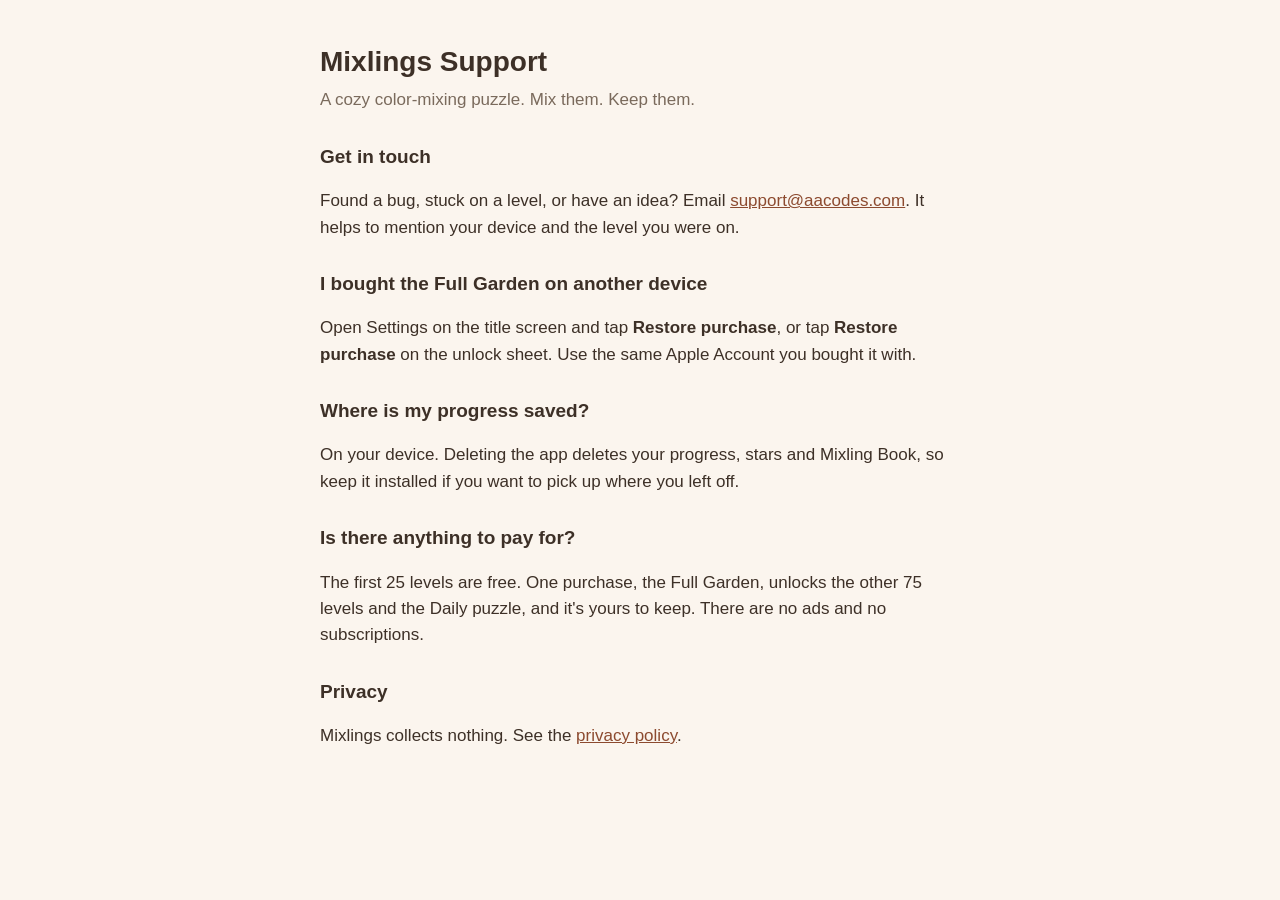
==== index.html @ eddee23f "Mixlings support and privacy pages Co-Authored-By: Claude Opus 5.5 <noreply@anthropic.com>" ====
<!doctype html>
<html lang="en">
<head>
<meta charset="utf-8">
<meta http-equiv="refresh" content="0; url=support.html">
<title>Mixlings</title>
</head>
<body><a href="support.html">Mixlings Support</a></body>
</html>
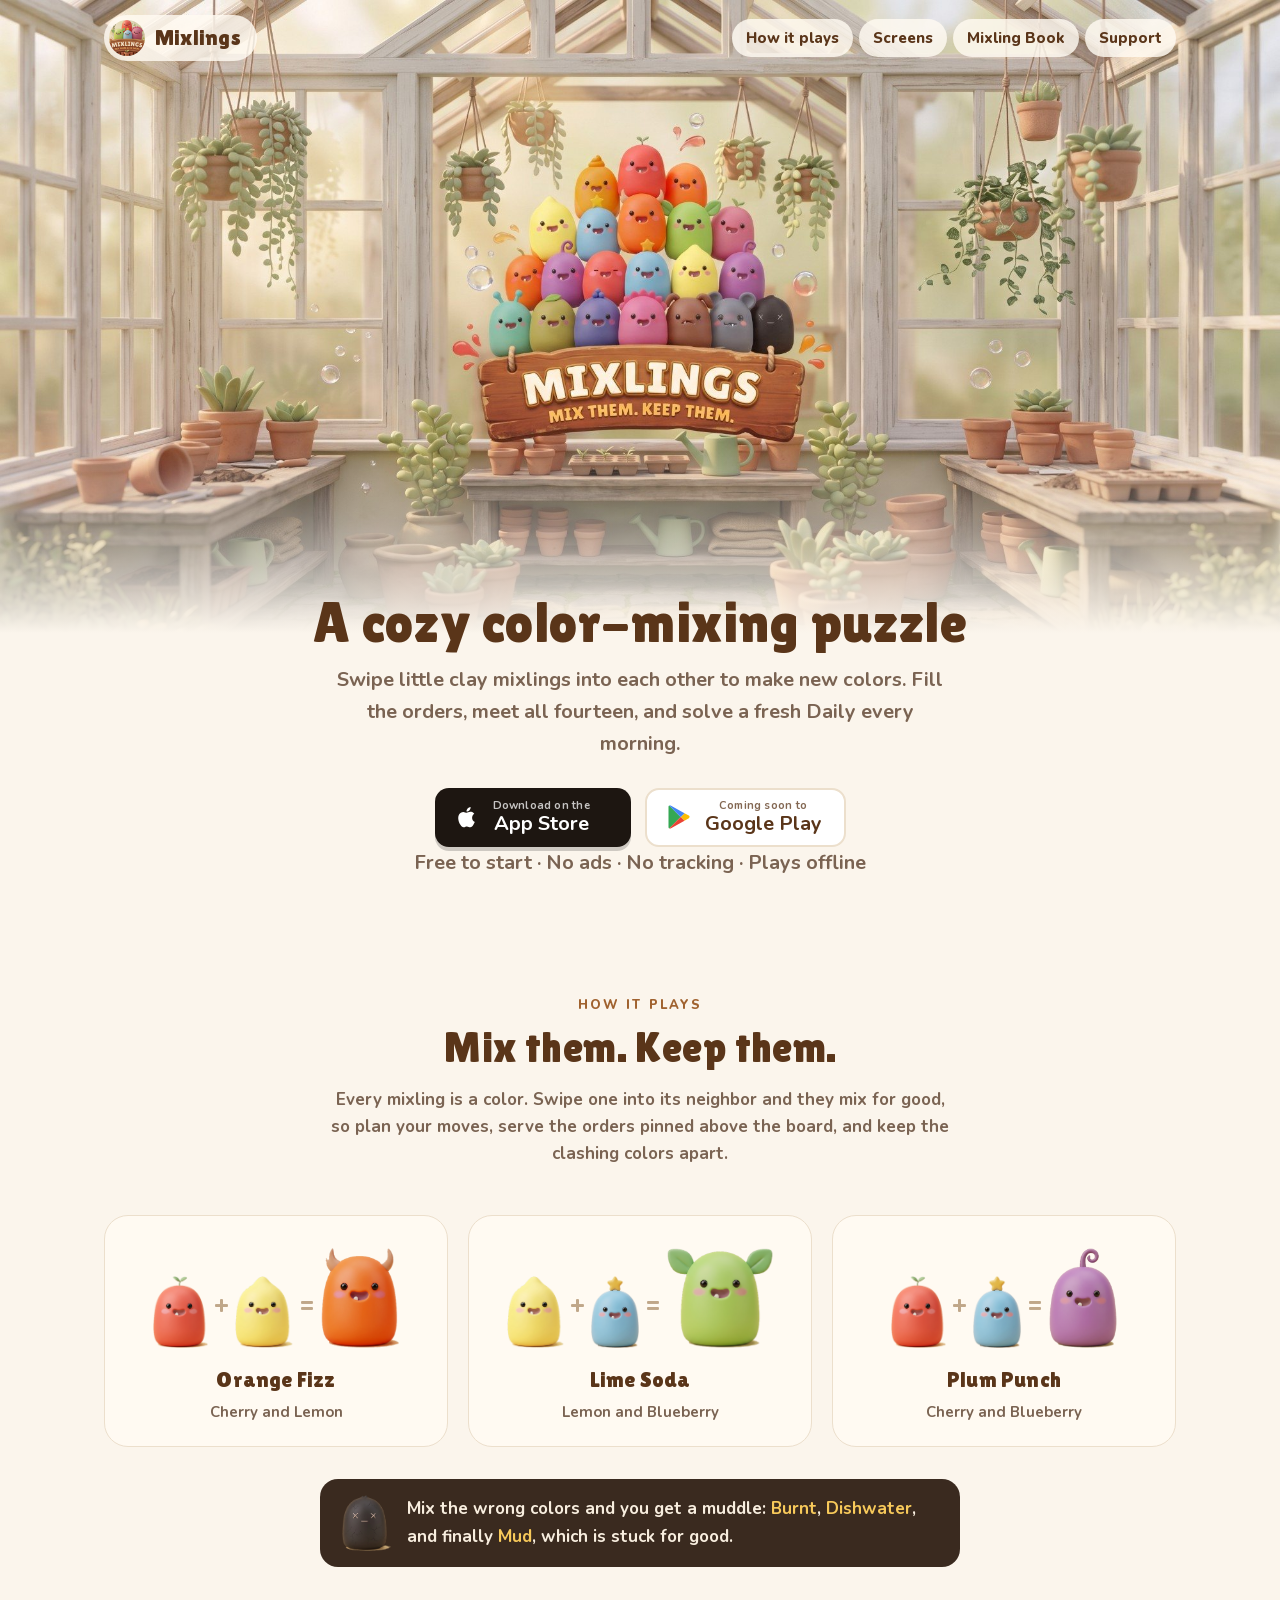
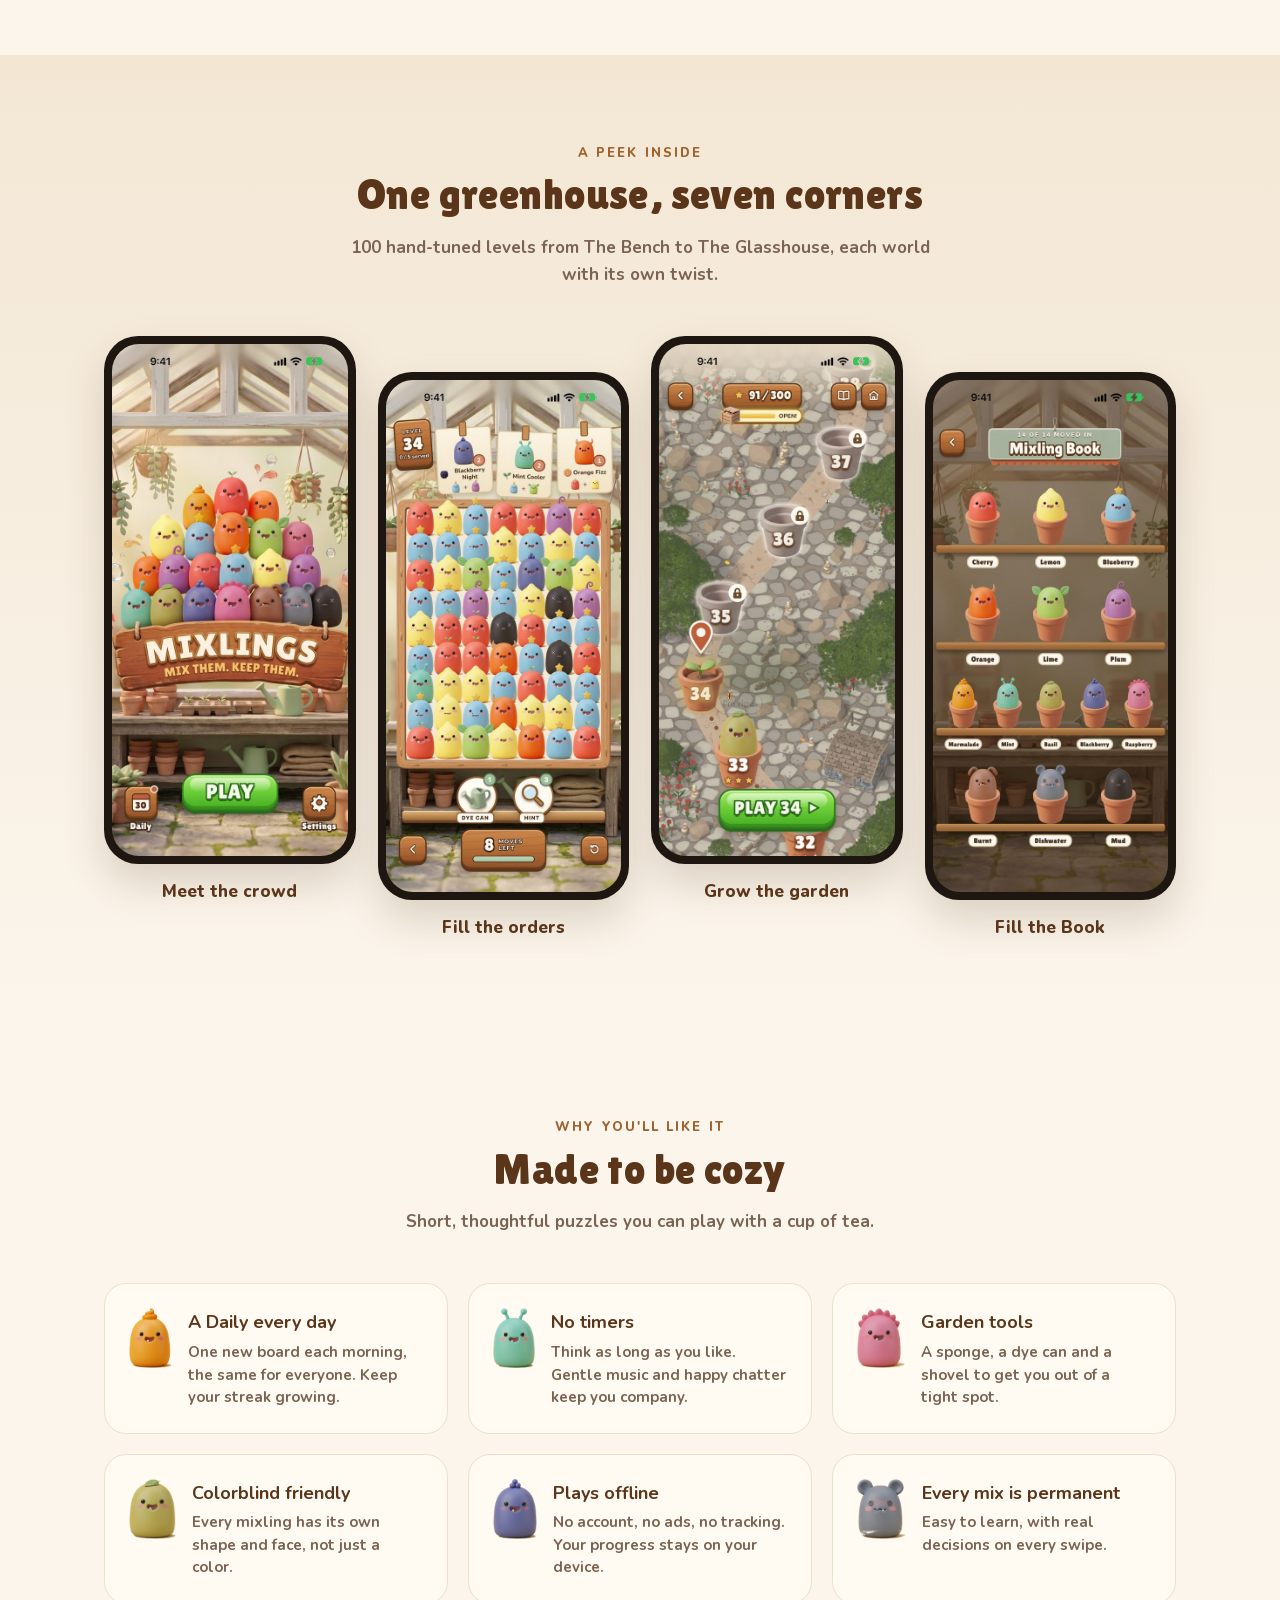
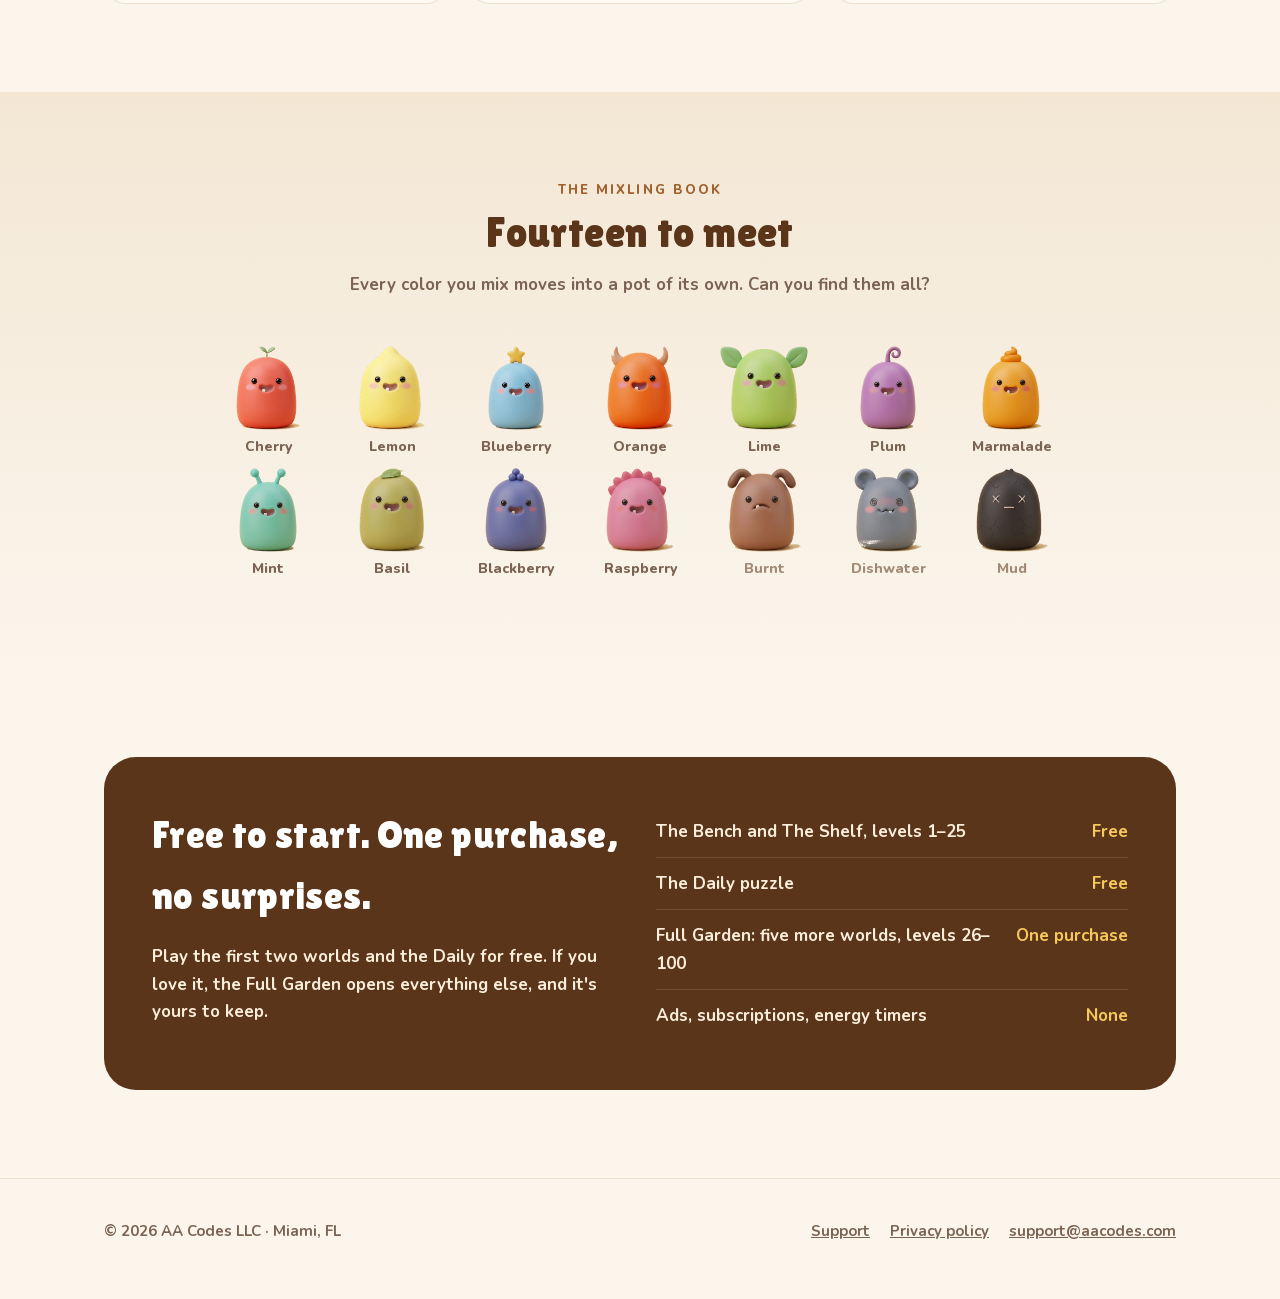
==== commit 390eda9a: "A real home page for Mixlings; Support and Privacy in the same style, now covering Google Play Co-Au" ====
--- a/index.html
+++ b/index.html
@@ -2,8 +2,322 @@
 <html lang="en">
 <head>
 <meta charset="utf-8">
-<meta http-equiv="refresh" content="0; url=support.html">
-<title>Mixlings</title>
+<meta name="viewport" content="width=device-width, initial-scale=1">
+<title>Mixlings: Cozy Color Garden</title>
+<meta name="description" content="Mixlings is a cozy color-mixing puzzle game. Swipe clay mixlings together to make new colors across 100 levels and a free Daily puzzle.">
+<link rel="stylesheet" href="fonts/fonts.css">
+<style>
+  :root {
+    --cream: #fbf5ec;
+    --paper: #fffaf2;
+    --ink: #3d2a1c;
+    --soft: #7a6352;
+    --wood: #a0622f;
+    --wood-dk: #5a3519;
+    --green: #39b54a;
+    --green-dk: #1f7a2c;
+    --line: #ecdfcc;
+  }
+  * { box-sizing: border-box; }
+  html { scroll-behavior: smooth; }
+  body { margin: 0; background: var(--cream); color: var(--ink); font: 17px/1.6 'Nunito', -apple-system, BlinkMacSystemFont, 'Segoe UI', sans-serif; }
+  img { display: block; max-width: 100%; }
+  a { color: var(--wood); }
+  .wrap { max-width: 1120px; margin: 0 auto; padding: 0 24px; }
+  .disp { font-family: 'Lilita One', 'Fredoka', sans-serif; font-weight: 400; letter-spacing: 0.01em; }
+
+  /* Top: no bar, just the icon and links floating over the top of the scene. */
+  header.bar { position: absolute; top: 0; left: 0; right: 0; z-index: 10; }
+  header.bar .wrap { display: flex; align-items: center; justify-content: space-between; height: 76px; }
+  .brand { display: flex; align-items: center; gap: 10px; text-decoration: none; color: var(--wood-dk); font-size: 22px; background: rgba(255, 250, 242, 0.82); padding: 5px 16px 5px 5px; border-radius: 999px; }
+  .brand img { width: 36px; height: 36px; border-radius: 50%; }
+  nav.links { display: flex; gap: 6px; font-weight: 800; font-size: 15px; }
+  nav.links a { color: var(--wood-dk); text-decoration: none; background: rgba(255, 250, 242, 0.82); padding: 7px 14px; border-radius: 999px; }
+  nav.links a:hover { background: #fff; }
+
+  /* Hero */
+  .hero { position: relative; overflow: hidden; }
+  .hero-art { width: 100%; aspect-ratio: 2000 / 989; object-fit: cover; }
+  .hero-fade { position: absolute; inset: auto 0 0 0; height: 30%; background: linear-gradient(rgba(251,245,236,0), var(--cream)); }
+  .hero-copy { text-align: center; margin-top: -40px; position: relative; }
+  .hero-copy h1 { font-size: clamp(34px, 5vw, 56px); line-height: 1.05; margin: 0 0 12px; color: var(--wood-dk); }
+  .hero-copy p { font-size: clamp(17px, 2vw, 20px); color: var(--soft); max-width: 620px; margin: 0 auto 28px; }
+  .stores { display: flex; gap: 14px; justify-content: center; flex-wrap: wrap; }
+  .store { display: inline-flex; align-items: center; gap: 12px; background: #1d1611; color: #fff; text-decoration: none; padding: 10px 22px 10px 18px; border-radius: 14px; min-width: 196px; box-shadow: 0 4px 0 rgba(0,0,0,0.18); transition: transform .15s; }
+  .store:hover { transform: translateY(-2px); }
+  .store svg { width: 28px; height: 28px; flex: none; }
+  .store small { display: block; font-size: 11px; opacity: 0.75; line-height: 1.1; letter-spacing: 0.02em; }
+  .store b { display: block; font-size: 20px; line-height: 1.15; font-weight: 700; }
+  .store.soon { background: #fff; color: var(--wood-dk); border: 2px solid var(--line); box-shadow: none; }
+  .meta { margin-top: 18px; color: var(--soft); font-size: 14px; }
+
+  section { padding: 88px 0; }
+  .kicker { text-transform: uppercase; letter-spacing: 0.16em; font-size: 13px; font-weight: 800; color: var(--wood); margin: 0 0 8px; text-align: center; }
+  h2.title { font-size: clamp(30px, 4vw, 42px); line-height: 1.1; margin: 0 0 16px; text-align: center; color: var(--wood-dk); }
+  .lead { text-align: center; color: var(--soft); max-width: 620px; margin: 0 auto 48px; }
+
+  /* How it plays: three recipes */
+  .recipes { display: grid; grid-template-columns: repeat(3, 1fr); gap: 20px; }
+  .recipe { background: var(--paper); border: 1px solid var(--line); border-radius: 24px; padding: 28px 18px 22px; text-align: center; }
+  .eq { display: flex; align-items: flex-end; justify-content: center; gap: 6px; height: 104px; }
+  .eq img { height: 72px; width: auto; }
+  .eq img.made { height: 100px; }
+  .eq span { font-family: 'Lilita One', sans-serif; font-size: 26px; color: #c0a789; padding-bottom: 22px; }
+  .recipe h3 { margin: 14px 0 2px; font-size: 22px; color: var(--wood-dk); }
+  .recipe p { margin: 0; color: var(--soft); font-size: 15px; }
+  .rule { margin: 32px auto 0; max-width: 640px; background: #3a2a1f; color: #f8eedf; border-radius: 18px; padding: 16px 22px; display: flex; gap: 16px; align-items: center; }
+  .rule img { height: 56px; width: auto; flex: none; }
+  .rule b { color: #f7c95a; }
+
+  /* Screens */
+  .screens-band { background: linear-gradient(#f3e7d4, var(--cream)); }
+  .screens { display: grid; grid-template-columns: repeat(4, 1fr); gap: 22px; }
+  .phone { background: #1d1611; border-radius: 34px; padding: 8px; box-shadow: 0 20px 40px rgba(90, 53, 25, 0.18); }
+  .phone img { border-radius: 27px; width: 100%; }
+  .screens figcaption { text-align: center; margin-top: 14px; font-weight: 800; color: var(--wood-dk); }
+  .screens figure { margin: 0; }
+  .screens figure:nth-child(even) { margin-top: 36px; }
+
+  /* Features */
+  .features { display: grid; grid-template-columns: repeat(3, 1fr); gap: 20px; }
+  .feature { background: var(--paper); border: 1px solid var(--line); border-radius: 22px; padding: 24px; display: flex; gap: 16px; }
+  .feature img { height: 60px; width: auto; flex: none; align-self: flex-start; }
+  .feature h3 { margin: 0 0 4px; font-size: 18px; color: var(--wood-dk); }
+  .feature p { margin: 0; color: var(--soft); font-size: 15px; line-height: 1.5; }
+
+  /* The Book */
+  .shelf { display: flex; flex-wrap: wrap; justify-content: center; gap: 10px 4px; max-width: 900px; margin: 0 auto; }
+  .shelf figure { margin: 0; width: 120px; text-align: center; }
+  .shelf img { height: 84px; width: auto; margin: 0 auto; transition: transform .2s; }
+  .shelf figure:hover img { transform: translateY(-6px) rotate(-3deg); }
+  .shelf figcaption { font-weight: 800; font-size: 14px; color: var(--soft); margin-top: 6px; }
+  .shelf .muddle figcaption { color: #a08a76; }
+
+  /* Price card */
+  .deal { background: var(--wood-dk); color: #fbeedb; border-radius: 32px; padding: 48px; display: grid; grid-template-columns: 1fr 1fr; gap: 32px; align-items: center; }
+  .deal h2 { color: #fff; text-align: left; margin: 0 0 12px; font-size: clamp(28px, 3.4vw, 38px); }
+  .deal ul { list-style: none; padding: 0; margin: 0; }
+  .deal li { padding: 12px 0; border-bottom: 1px solid rgba(255,255,255,0.12); display: flex; justify-content: space-between; gap: 16px; }
+  .deal li:last-child { border-bottom: 0; }
+  .deal li b { color: #f7c95a; white-space: nowrap; }
+
+  /* Footer */
+  footer { border-top: 1px solid var(--line); padding: 40px 0 56px; color: var(--soft); font-size: 15px; }
+  footer .wrap { display: flex; justify-content: space-between; gap: 24px; flex-wrap: wrap; align-items: center; }
+  footer nav { display: flex; gap: 20px; flex-wrap: wrap; }
+  footer a { color: var(--soft); }
+
+
+  /* Motion: the mixlings idle like they do in the game, recipes mix when they scroll in,
+     sections rise into place. All of it stops for people who ask for less motion. */
+  @keyframes bob { 0%, 100% { transform: translateY(0) scaleY(1); } 45% { transform: translateY(-5px) scaleY(1.03); } 55% { transform: translateY(-5px) scaleY(1.03); } }
+  @keyframes squish { 0%, 100% { transform: scale(1, 1); } 30% { transform: scale(1.08, 0.9); } 60% { transform: scale(0.95, 1.06); } }
+  @keyframes pop { 0% { transform: scale(0.2); opacity: 0; } 70% { transform: scale(1.12); opacity: 1; } 100% { transform: scale(1); opacity: 1; } }
+  @keyframes slideL { 0%, 100% { transform: translateX(0); } 45% { transform: translateX(10px) scale(1.06, 0.94); } }
+  @keyframes slideR { 0%, 100% { transform: translateX(0); } 45% { transform: translateX(-10px) scale(1.06, 0.94); } }
+  @keyframes float { 0%, 100% { transform: translateY(0); } 50% { transform: translateY(-8px); } }
+  .shelf img, .feature img, .rule img { transform-origin: 50% 100%; animation: bob 3.2s ease-in-out infinite; }
+  .shelf figure:nth-child(3n+1) img { animation-delay: -0.4s; }
+  .shelf figure:nth-child(3n+2) img { animation-delay: -1.3s; animation-duration: 3.7s; }
+  .shelf figure:nth-child(4n) img { animation-delay: -2.1s; animation-duration: 2.9s; }
+  .shelf figure:hover img { animation: squish 0.5s ease-in-out; }
+  .feature:nth-child(odd) img { animation-delay: -1.6s; }
+  .eq img { transform-origin: 50% 100%; }
+  .recipe.mixing .eq img:nth-of-type(1) { animation: slideL 0.6s ease-in-out 0.2s; }
+  .recipe.mixing .eq img:nth-of-type(2) { animation: slideR 0.6s ease-in-out 0.2s; }
+  .recipe .eq img.made { opacity: 0; }
+  .recipe.mixing .eq img.made { animation: pop 0.55s cubic-bezier(.3,1.6,.5,1) 0.65s both, bob 3.2s ease-in-out 1.4s infinite; }
+  .recipe:nth-child(2).mixing .eq img:not(.made) { animation-delay: 0.45s; }
+  .recipe:nth-child(2).mixing .eq img.made { animation-delay: 0.9s, 1.6s; }
+  .recipe:nth-child(3).mixing .eq img:not(.made) { animation-delay: 0.7s; }
+  .recipe:nth-child(3).mixing .eq img.made { animation-delay: 1.15s, 1.9s; }
+  .screens figure .phone { animation: float 6s ease-in-out infinite; }
+  .screens figure:nth-child(2) .phone { animation-delay: -1.5s; }
+  .screens figure:nth-child(3) .phone { animation-delay: -3s; }
+  .screens figure:nth-child(4) .phone { animation-delay: -4.5s; }
+  .reveal { opacity: 0; transform: translateY(28px); transition: opacity 0.7s ease, transform 0.7s ease; }
+  .reveal.in { opacity: 1; transform: none; }
+  .store:active { transform: scale(0.97); }
+  @media (prefers-reduced-motion: reduce) {
+    *, *::before, *::after { animation: none !important; transition: none !important; }
+    .reveal { opacity: 1; transform: none; }
+    .recipe .eq img.made { opacity: 1; }
+  }
+
+  @media (max-width: 860px) {
+    .recipes, .features { grid-template-columns: 1fr; }
+    .screens { grid-template-columns: repeat(2, 1fr); }
+    .screens figure:nth-child(even) { margin-top: 0; }
+    .deal { grid-template-columns: 1fr; padding: 32px 24px; }
+    nav.links { display: none; }
+    section { padding: 64px 0; }
+  }
+  @media (max-width: 480px) {
+    /* The wide scene is all greenhouse at this size: crop in on the crowd and the sign. */
+    .hero-art { aspect-ratio: 5 / 4; object-position: 50% 40%; }
+    .wrap { padding: 0 16px; }
+    .hero-copy { margin-top: -12px; }
+    .store { min-width: 0; width: 100%; justify-content: center; }
+    .shelf figure { width: 96px; }
+  }
+</style>
 </head>
-<body><a href="support.html">Mixlings Support</a></body>
+<body>
+
+<header class="bar">
+  <div class="wrap">
+    <a class="brand disp" href="./"><img src="img/icon.jpg" alt="">Mixlings</a>
+    <nav class="links">
+      <a href="#play">How it plays</a>
+      <a href="#screens">Screens</a>
+      <a href="#book">Mixling Book</a>
+      <a href="support.html">Support</a>
+    </nav>
+  </div>
+</header>
+
+<div class="hero">
+  <img class="hero-art" src="img/hero.jpg" alt="A crowd of clay mixlings above the Mixlings sign in a sunny greenhouse">
+  <div class="hero-fade"></div>
+</div>
+<div class="hero-copy wrap">
+  <h1 class="disp">A cozy color-mixing puzzle</h1>
+  <p>Swipe little clay mixlings into each other to make new colors. Fill the orders, meet all fourteen, and solve a fresh Daily every morning.</p>
+  <div class="stores">
+    <a class="store" href="https://apps.apple.com/app/id6829254689">
+      <svg viewBox="0 0 24 24" fill="currentColor" aria-hidden="true"><path d="M16.37 12.6c-.02-2.2 1.8-3.26 1.88-3.31-1.02-1.5-2.62-1.7-3.19-1.72-1.36-.14-2.65.8-3.34.8-.69 0-1.75-.78-2.88-.76-1.48.02-2.85.86-3.61 2.19-1.54 2.67-.39 6.62 1.11 8.79.73 1.06 1.6 2.25 2.75 2.2 1.1-.04 1.52-.71 2.85-.71 1.33 0 1.71.71 2.88.69 1.19-.02 1.94-1.08 2.66-2.15.84-1.23 1.19-2.42 1.21-2.48-.03-.01-2.32-.89-2.32-3.54zM14.18 6.13c.61-.74 1.02-1.76.91-2.78-.88.04-1.94.59-2.57 1.32-.56.65-1.06 1.69-.93 2.69.98.08 1.98-.5 2.59-1.23z"/></svg>
+      <span><small>Download on the</small><b>App Store</b></span>
+    </a>
+    <a class="store soon" href="#" aria-disabled="true">
+      <svg viewBox="0 0 24 24" aria-hidden="true"><path fill="#34a853" d="M3.6 2.2 13.4 12l-9.8 9.8c-.36-.2-.6-.6-.6-1.07V3.27c0-.47.24-.87.6-1.07z"/><path fill="#fbbc04" d="m16.7 15.3-3.3-3.3 3.3-3.3 3.72 2.12c.86.49.86 1.73 0 2.22z"/><path fill="#ea4335" d="M13.4 12 3.6 21.8c.36.2.82.21 1.22-.01l11.88-6.5z"/><path fill="#4285f4" d="M16.7 8.7 4.82 2.21c-.4-.22-.86-.21-1.22-.01L13.4 12z"/></svg>
+      <span><small>Coming soon to</small><b>Google Play</b></span>
+    </a>
+  </div>
+  <p class="meta">Free to start · No ads · No tracking · Plays offline</p>
+</div>
+
+<section id="play">
+  <div class="wrap">
+    <p class="kicker">How it plays</p>
+    <h2 class="title disp">Mix them. Keep them.</h2>
+    <p class="lead">Every mixling is a color. Swipe one into its neighbor and they mix for good, so plan your moves, serve the orders pinned above the board, and keep the clashing colors apart.</p>
+    <div class="recipes">
+      <div class="recipe">
+        <div class="eq"><img src="img/m-red.png" alt="Cherry"><span>+</span><img src="img/m-yellow.png" alt="Lemon"><span>=</span><img class="made" src="img/m-orange.png" alt="Orange"></div>
+        <h3 class="disp">Orange Fizz</h3>
+        <p>Cherry and Lemon</p>
+      </div>
+      <div class="recipe">
+        <div class="eq"><img src="img/m-yellow.png" alt="Lemon"><span>+</span><img src="img/m-blue.png" alt="Blueberry"><span>=</span><img class="made" src="img/m-green.png" alt="Lime"></div>
+        <h3 class="disp">Lime Soda</h3>
+        <p>Lemon and Blueberry</p>
+      </div>
+      <div class="recipe">
+        <div class="eq"><img src="img/m-red.png" alt="Cherry"><span>+</span><img src="img/m-blue.png" alt="Blueberry"><span>=</span><img class="made" src="img/m-purple.png" alt="Plum"></div>
+        <h3 class="disp">Plum Punch</h3>
+        <p>Cherry and Blueberry</p>
+      </div>
+    </div>
+    <div class="rule">
+      <img src="img/m-black.png" alt="Mud">
+      <div>Mix the wrong colors and you get a muddle: <b>Burnt</b>, <b>Dishwater</b>, and finally <b>Mud</b>, which is stuck for good.</div>
+    </div>
+  </div>
+</section>
+
+<section id="screens" class="screens-band">
+  <div class="wrap">
+    <p class="kicker">A peek inside</p>
+    <h2 class="title disp">One greenhouse, seven corners</h2>
+    <p class="lead">100 hand-tuned levels from The Bench to The Glasshouse, each world with its own twist.</p>
+    <div class="screens">
+      <figure><div class="phone"><img src="img/1-title.jpg" alt="Title screen with the mixling crowd"></div><figcaption>Meet the crowd</figcaption></figure>
+      <figure><div class="phone"><img src="img/2-level.jpg" alt="A level in play with three orders"></div><figcaption>Fill the orders</figcaption></figure>
+      <figure><div class="phone"><img src="img/3-map.jpg" alt="The map of pots along a garden path"></div><figcaption>Grow the garden</figcaption></figure>
+      <figure><div class="phone"><img src="img/4-book.jpg" alt="The Mixling Book with every mixling in a pot"></div><figcaption>Fill the Book</figcaption></figure>
+    </div>
+  </div>
+</section>
+
+<section>
+  <div class="wrap">
+    <p class="kicker">Why you'll like it</p>
+    <h2 class="title disp">Made to be cozy</h2>
+    <p class="lead">Short, thoughtful puzzles you can play with a cup of tea.</p>
+    <div class="features">
+      <div class="feature"><img src="img/m-amber.png" alt=""><div><h3>A Daily every day</h3><p>One new board each morning, the same for everyone. Keep your streak growing.</p></div></div>
+      <div class="feature"><img src="img/m-teal.png" alt=""><div><h3>No timers</h3><p>Think as long as you like. Gentle music and happy chatter keep you company.</p></div></div>
+      <div class="feature"><img src="img/m-magenta.png" alt=""><div><h3>Garden tools</h3><p>A sponge, a dye can and a shovel to get you out of a tight spot.</p></div></div>
+      <div class="feature"><img src="img/m-olive.png" alt=""><div><h3>Colorblind friendly</h3><p>Every mixling has its own shape and face, not just a color.</p></div></div>
+      <div class="feature"><img src="img/m-indigo.png" alt=""><div><h3>Plays offline</h3><p>No account, no ads, no tracking. Your progress stays on your device.</p></div></div>
+      <div class="feature"><img src="img/m-slate.png" alt=""><div><h3>Every mix is permanent</h3><p>Easy to learn, with real decisions on every swipe.</p></div></div>
+    </div>
+  </div>
+</section>
+
+<section id="book" class="screens-band">
+  <div class="wrap">
+    <p class="kicker">The Mixling Book</p>
+    <h2 class="title disp">Fourteen to meet</h2>
+    <p class="lead">Every color you mix moves into a pot of its own. Can you find them all?</p>
+    <div class="shelf">
+      <figure><img src="img/m-red.png" alt=""><figcaption>Cherry</figcaption></figure>
+      <figure><img src="img/m-yellow.png" alt=""><figcaption>Lemon</figcaption></figure>
+      <figure><img src="img/m-blue.png" alt=""><figcaption>Blueberry</figcaption></figure>
+      <figure><img src="img/m-orange.png" alt=""><figcaption>Orange</figcaption></figure>
+      <figure><img src="img/m-green.png" alt=""><figcaption>Lime</figcaption></figure>
+      <figure><img src="img/m-purple.png" alt=""><figcaption>Plum</figcaption></figure>
+      <figure><img src="img/m-amber.png" alt=""><figcaption>Marmalade</figcaption></figure>
+      <figure><img src="img/m-teal.png" alt=""><figcaption>Mint</figcaption></figure>
+      <figure><img src="img/m-olive.png" alt=""><figcaption>Basil</figcaption></figure>
+      <figure><img src="img/m-indigo.png" alt=""><figcaption>Blackberry</figcaption></figure>
+      <figure><img src="img/m-magenta.png" alt=""><figcaption>Raspberry</figcaption></figure>
+      <figure class="muddle"><img src="img/m-brown.png" alt=""><figcaption>Burnt</figcaption></figure>
+      <figure class="muddle"><img src="img/m-slate.png" alt=""><figcaption>Dishwater</figcaption></figure>
+      <figure class="muddle"><img src="img/m-black.png" alt=""><figcaption>Mud</figcaption></figure>
+    </div>
+  </div>
+</section>
+
+<section>
+  <div class="wrap">
+    <div class="deal">
+      <div>
+        <h2 class="disp">Free to start. One purchase, no surprises.</h2>
+        <p>Play the first two worlds and the Daily for free. If you love it, the Full Garden opens everything else, and it's yours to keep.</p>
+      </div>
+      <ul>
+        <li><span>The Bench and The Shelf, levels 1–25</span><b>Free</b></li>
+        <li><span>The Daily puzzle</span><b>Free</b></li>
+        <li><span>Full Garden: five more worlds, levels 26–100</span><b>One purchase</b></li>
+        <li><span>Ads, subscriptions, energy timers</span><b>None</b></li>
+      </ul>
+    </div>
+  </div>
+</section>
+
+<footer>
+  <div class="wrap">
+    <div>© 2026 AA Codes LLC · Miami, FL</div>
+    <nav>
+      <a href="support.html">Support</a>
+      <a href="privacy.html">Privacy policy</a>
+      <a href="mailto:support@aacodes.com">support@aacodes.com</a>
+    </nav>
+  </div>
+</footer>
+
+<script>
+  // Sections rise in as they scroll into view; a recipe mixes the first time it does.
+  const io = new IntersectionObserver((entries) => {
+    for (const e of entries) {
+      if (!e.isIntersecting) continue;
+      e.target.classList.add(e.target.classList.contains('recipe') ? 'mixing' : 'in');
+      io.unobserve(e.target);
+    }
+  }, { threshold: 0.25 });
+  document.querySelectorAll('section .title, section .lead, .feature, .deal, .shelf, .screens figure').forEach((el) => { el.classList.add('reveal'); io.observe(el); });
+  document.querySelectorAll('.recipe').forEach((el) => io.observe(el));
+</script>
+</body>
 </html>
--- a/fonts/fonts.css
+++ b/fonts/fonts.css
@@ -0,0 +1,84 @@
+/* latin-ext */
+@font-face {
+  font-family: 'Fredoka';
+  font-style: normal;
+  font-weight: 500;
+  font-stretch: 100%;
+  font-display: swap;
+  src: url(./65adc3c1.woff2) format('woff2');
+  unicode-range: U+0100-02BA, U+02BD-02C5, U+02C7-02CC, U+02CE-02D7, U+02DD-02FF, U+0304, U+0308, U+0329, U+1D00-1DBF, U+1E00-1E9F, U+1EF2-1EFF, U+2020, U+20A0-20AB, U+20AD-20C0, U+2113, U+2C60-2C7F, U+A720-A7FF;
+}
+/* latin */
+@font-face {
+  font-family: 'Fredoka';
+  font-style: normal;
+  font-weight: 500;
+  font-stretch: 100%;
+  font-display: swap;
+  src: url(./0d4a35c0.woff2) format('woff2');
+  unicode-range: U+0000-00FF, U+0131, U+0152-0153, U+02BB-02BC, U+02C6, U+02DA, U+02DC, U+0304, U+0308, U+0329, U+2000-206F, U+20AC, U+2122, U+2191, U+2193, U+2212, U+2215, U+FEFF, U+FFFD;
+}
+/* latin-ext */
+@font-face {
+  font-family: 'Fredoka';
+  font-style: normal;
+  font-weight: 600;
+  font-stretch: 100%;
+  font-display: swap;
+  src: url(./65adc3c1.woff2) format('woff2');
+  unicode-range: U+0100-02BA, U+02BD-02C5, U+02C7-02CC, U+02CE-02D7, U+02DD-02FF, U+0304, U+0308, U+0329, U+1D00-1DBF, U+1E00-1E9F, U+1EF2-1EFF, U+2020, U+20A0-20AB, U+20AD-20C0, U+2113, U+2C60-2C7F, U+A720-A7FF;
+}
+/* latin */
+@font-face {
+  font-family: 'Fredoka';
+  font-style: normal;
+  font-weight: 600;
+  font-stretch: 100%;
+  font-display: swap;
+  src: url(./0d4a35c0.woff2) format('woff2');
+  unicode-range: U+0000-00FF, U+0131, U+0152-0153, U+02BB-02BC, U+02C6, U+02DA, U+02DC, U+0304, U+0308, U+0329, U+2000-206F, U+20AC, U+2122, U+2191, U+2193, U+2212, U+2215, U+FEFF, U+FFFD;
+}
+/* latin-ext */
+@font-face {
+  font-family: 'Nunito';
+  font-style: normal;
+  font-weight: 700;
+  font-display: swap;
+  src: url(./c1a89b29.woff2) format('woff2');
+  unicode-range: U+0100-02BA, U+02BD-02C5, U+02C7-02CC, U+02CE-02D7, U+02DD-02FF, U+0304, U+0308, U+0329, U+1D00-1DBF, U+1E00-1E9F, U+1EF2-1EFF, U+2020, U+20A0-20AB, U+20AD-20C0, U+2113, U+2C60-2C7F, U+A720-A7FF;
+}
+/* latin */
+@font-face {
+  font-family: 'Nunito';
+  font-style: normal;
+  font-weight: 700;
+  font-display: swap;
+  src: url(./00618df1.woff2) format('woff2');
+  unicode-range: U+0000-00FF, U+0131, U+0152-0153, U+02BB-02BC, U+02C6, U+02DA, U+02DC, U+0304, U+0308, U+0329, U+2000-206F, U+20AC, U+2122, U+2191, U+2193, U+2212, U+2215, U+FEFF, U+FFFD;
+}
+/* latin-ext */
+@font-face {
+  font-family: 'Nunito';
+  font-style: normal;
+  font-weight: 800;
+  font-display: swap;
+  src: url(./c1a89b29.woff2) format('woff2');
+  unicode-range: U+0100-02BA, U+02BD-02C5, U+02C7-02CC, U+02CE-02D7, U+02DD-02FF, U+0304, U+0308, U+0329, U+1D00-1DBF, U+1E00-1E9F, U+1EF2-1EFF, U+2020, U+20A0-20AB, U+20AD-20C0, U+2113, U+2C60-2C7F, U+A720-A7FF;
+}
+/* latin */
+@font-face {
+  font-family: 'Nunito';
+  font-style: normal;
+  font-weight: 800;
+  font-display: swap;
+  src: url(./00618df1.woff2) format('woff2');
+  unicode-range: U+0000-00FF, U+0131, U+0152-0153, U+02BB-02BC, U+02C6, U+02DA, U+02DC, U+0304, U+0308, U+0329, U+2000-206F, U+20AC, U+2122, U+2191, U+2193, U+2212, U+2215, U+FEFF, U+FFFD;
+}
+/* latin */
+@font-face {
+  font-family: 'Lilita One';
+  font-style: normal;
+  font-weight: 400;
+  font-display: swap;
+  src: url(./lilita.woff2) format('woff2');
+}
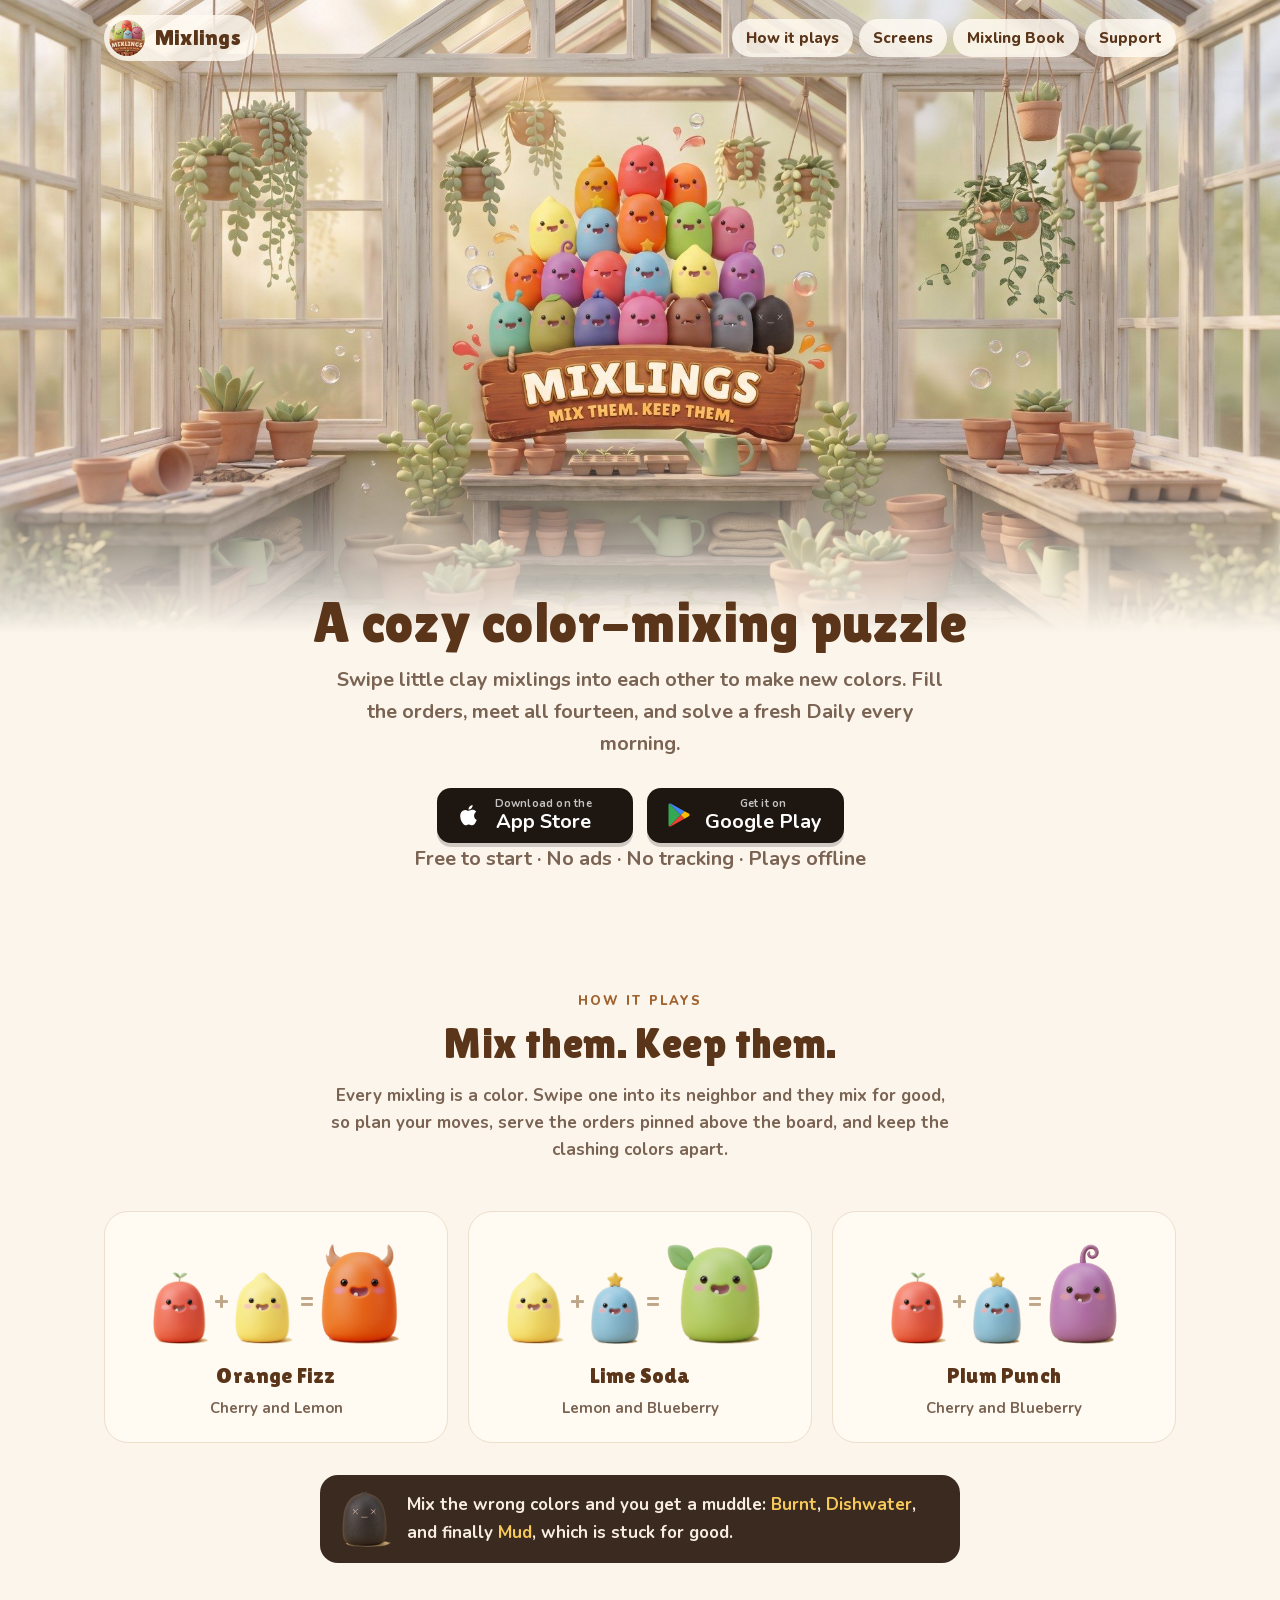
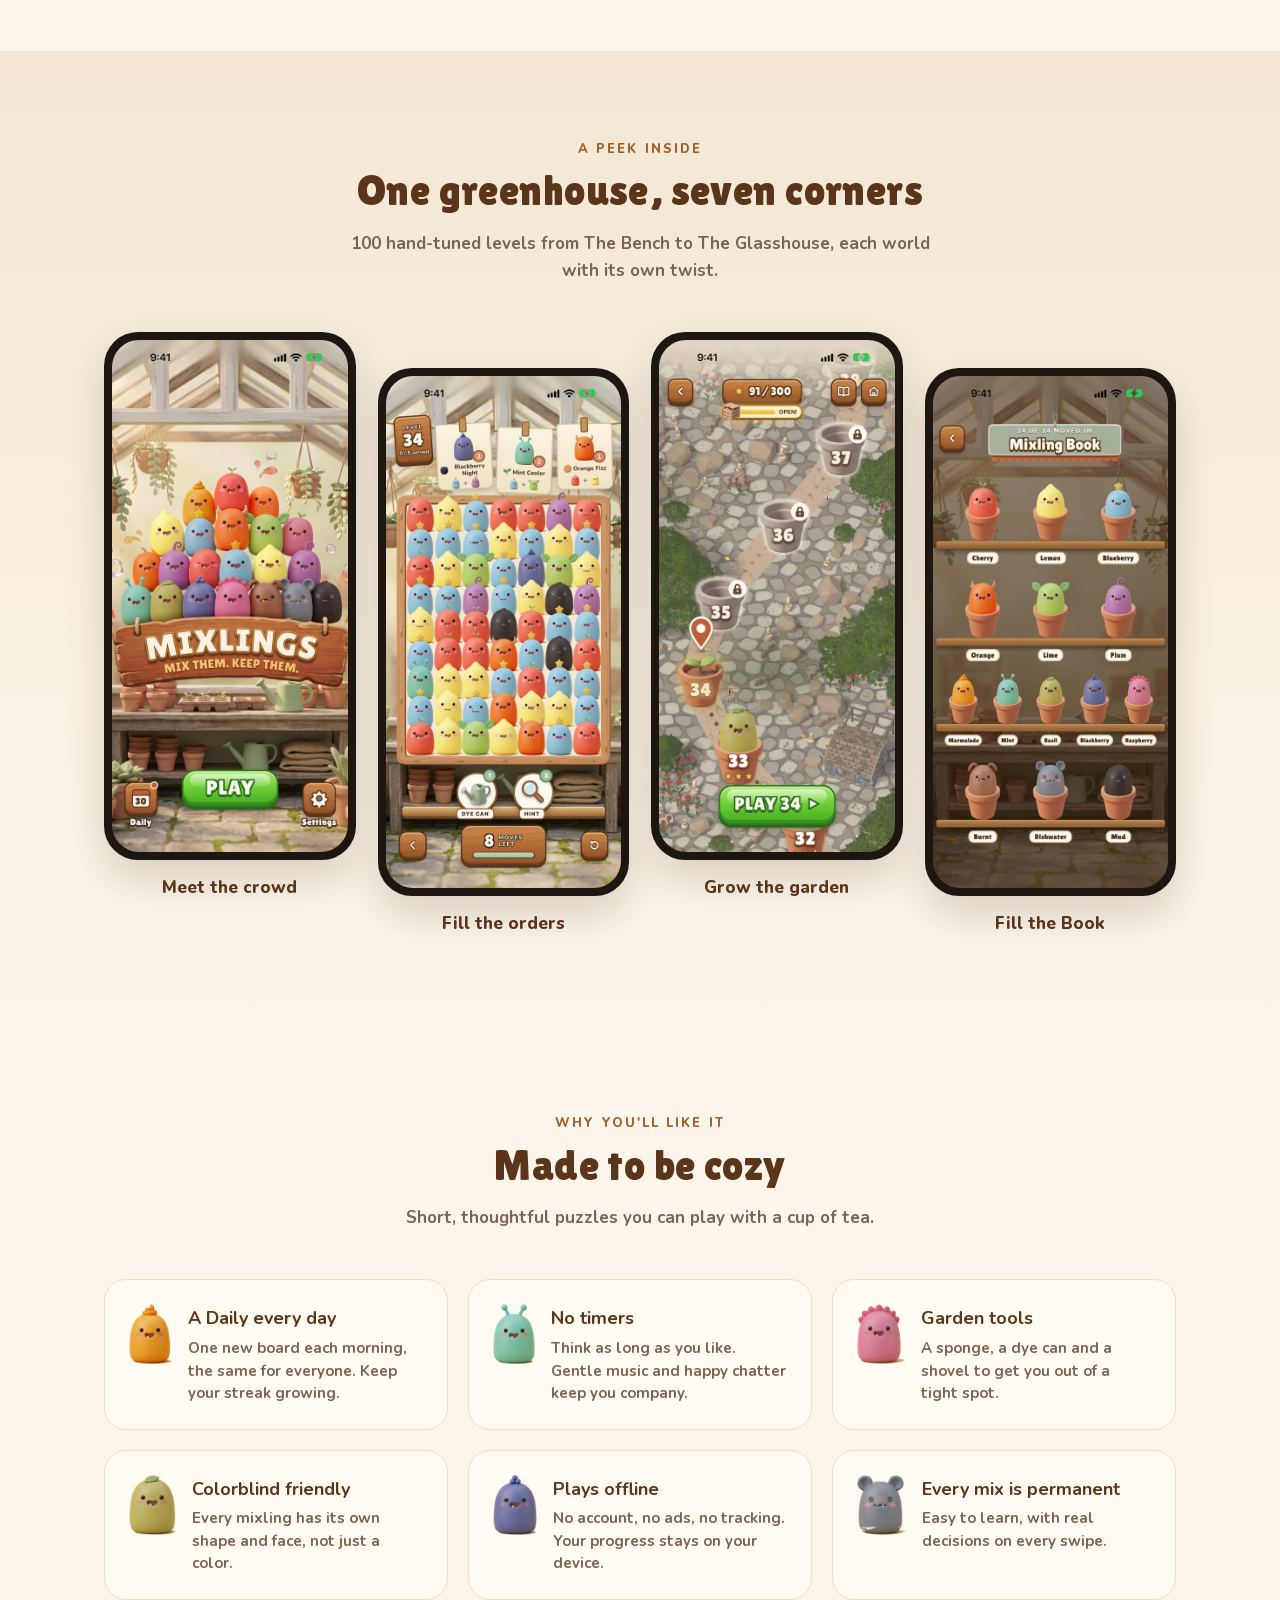
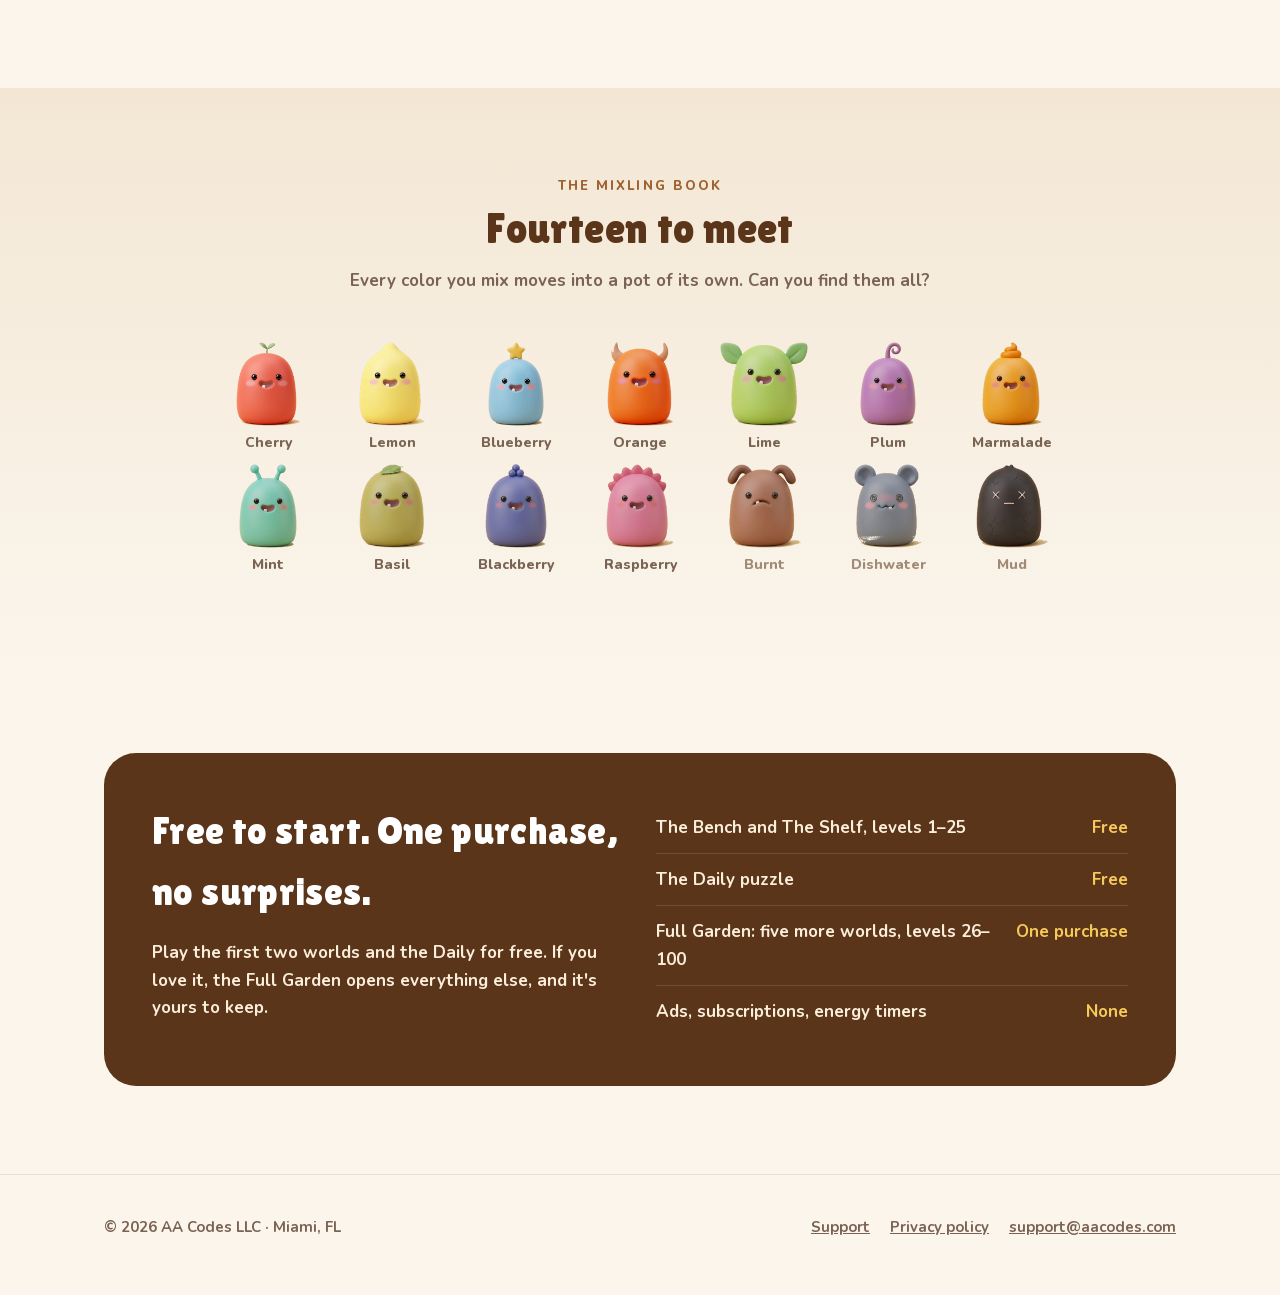
==== commit 43194a0c: "Google Play button links to the live listing" ====
--- a/index.html
+++ b/index.html
@@ -48,7 +48,6 @@
   .store svg { width: 28px; height: 28px; flex: none; }
   .store small { display: block; font-size: 11px; opacity: 0.75; line-height: 1.1; letter-spacing: 0.02em; }
   .store b { display: block; font-size: 20px; line-height: 1.15; font-weight: 700; }
-  .store.soon { background: #fff; color: var(--wood-dk); border: 2px solid var(--line); box-shadow: none; }
   .meta { margin-top: 18px; color: var(--soft); font-size: 14px; }
 
   section { padding: 88px 0; }
@@ -188,9 +187,9 @@
       <svg viewBox="0 0 24 24" fill="currentColor" aria-hidden="true"><path d="M16.37 12.6c-.02-2.2 1.8-3.26 1.88-3.31-1.02-1.5-2.62-1.7-3.19-1.72-1.36-.14-2.65.8-3.34.8-.69 0-1.75-.78-2.88-.76-1.48.02-2.85.86-3.61 2.19-1.54 2.67-.39 6.62 1.11 8.79.73 1.06 1.6 2.25 2.75 2.2 1.1-.04 1.52-.71 2.85-.71 1.33 0 1.71.71 2.88.69 1.19-.02 1.94-1.08 2.66-2.15.84-1.23 1.19-2.42 1.21-2.48-.03-.01-2.32-.89-2.32-3.54zM14.18 6.13c.61-.74 1.02-1.76.91-2.78-.88.04-1.94.59-2.57 1.32-.56.65-1.06 1.69-.93 2.69.98.08 1.98-.5 2.59-1.23z"/></svg>
       <span><small>Download on the</small><b>App Store</b></span>
     </a>
-    <a class="store soon" href="#" aria-disabled="true">
+    <a class="store" href="https://play.google.com/store/apps/details?id=com.alexandrews.mixlings">
       <svg viewBox="0 0 24 24" aria-hidden="true"><path fill="#34a853" d="M3.6 2.2 13.4 12l-9.8 9.8c-.36-.2-.6-.6-.6-1.07V3.27c0-.47.24-.87.6-1.07z"/><path fill="#fbbc04" d="m16.7 15.3-3.3-3.3 3.3-3.3 3.72 2.12c.86.49.86 1.73 0 2.22z"/><path fill="#ea4335" d="M13.4 12 3.6 21.8c.36.2.82.21 1.22-.01l11.88-6.5z"/><path fill="#4285f4" d="M16.7 8.7 4.82 2.21c-.4-.22-.86-.21-1.22-.01L13.4 12z"/></svg>
-      <span><small>Coming soon to</small><b>Google Play</b></span>
+      <span><small>Get it on</small><b>Google Play</b></span>
     </a>
   </div>
   <p class="meta">Free to start · No ads · No tracking · Plays offline</p>
